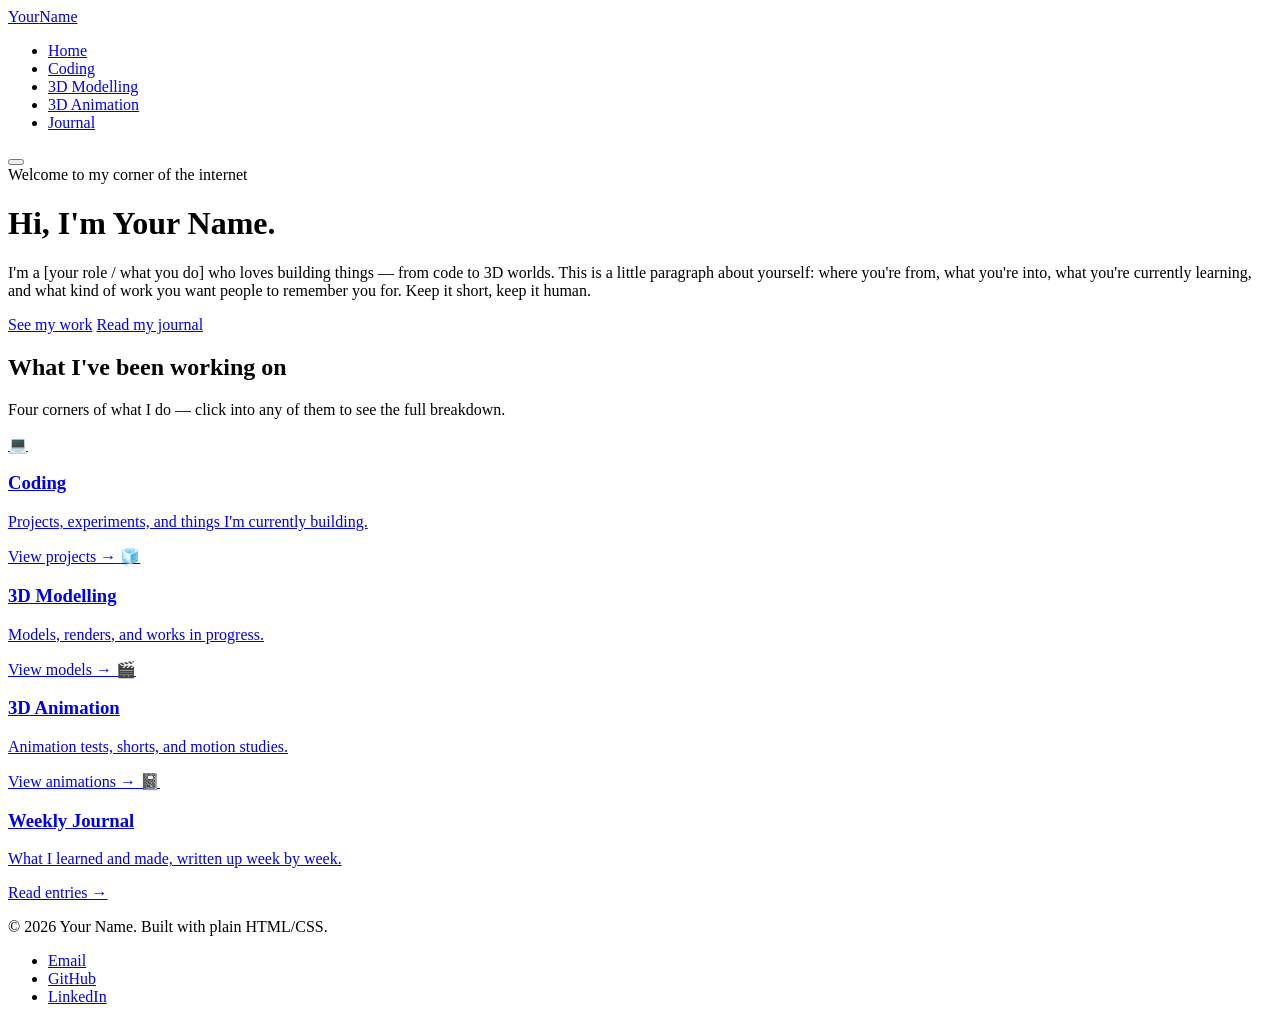
==== index.html @ dc7f7635 "Add files via upload" ====
<!DOCTYPE html>
<html lang="en">
<head>
<meta charset="UTF-8">
<meta name="viewport" content="width=device-width, initial-scale=1.0">
<title>Your Name — Portfolio</title>
<link rel="preconnect" href="https://fonts.googleapis.com">
<link href="https://fonts.googleapis.com/css2?family=Anton&family=Space+Mono:wght@400;700&family=Inter:wght@400;500;600&display=swap" rel="stylesheet">
<link rel="stylesheet" href="css/style.css">
</head>
<body>

<!-- NAV -->
<nav class="site-nav">
  <div class="container">
    <a href="index.html" class="nav-logo">Your<span>Name</span></a>
    <ul class="nav-links">
      <li><a href="index.html">Home</a></li>
      <li><a href="coding.html">Coding</a></li>
      <li><a href="3d-modelling.html">3D Modelling</a></li>
      <li><a href="3d-animation.html">3D Animation</a></li>
      <li><a href="journal.html">Journal</a></li>
    </ul>
    <button class="nav-toggle" aria-label="Toggle menu">
      <span></span><span></span><span></span>
    </button>
  </div>
</nav>

<!-- HERO -->
<header class="hero">
  <div class="container">
    <span class="hero-eyebrow">Welcome to my corner of the internet</span>
    <h1>Hi, I'm <span class="accent">Your Name</span>.</h1>
    <p class="hero-bio">
      I'm a [your role / what you do] who loves building things — from code to
      3D worlds. This is a little paragraph about yourself: where you're from,
      what you're into, what you're currently learning, and what kind of work
      you want people to remember you for. Keep it short, keep it human.
    </p>
    <div class="hero-actions">
      <a href="coding.html" class="btn btn-primary">See my work</a>
      <a href="journal.html" class="btn btn-ghost">Read my journal</a>
    </div>
  </div>
</header>

<!-- SECTION PREVIEWS -->
<section>
  <div class="container">
    <div class="section-heading">
      <h2>What I've been working on</h2>
      <p>Four corners of what I do — click into any of them to see the full breakdown.</p>
    </div>

    <div class="explore-grid">
      <a href="coding.html" class="explore-card">
        <span class="icon">💻</span>
        <h3>Coding</h3>
        <p>Projects, experiments, and things I'm currently building.</p>
        <span class="go">View projects →</span>
      </a>

      <a href="3d-modelling.html" class="explore-card">
        <span class="icon">🧊</span>
        <h3>3D Modelling</h3>
        <p>Models, renders, and works in progress.</p>
        <span class="go">View models →</span>
      </a>

      <a href="3d-animation.html" class="explore-card">
        <span class="icon">🎬</span>
        <h3>3D Animation</h3>
        <p>Animation tests, shorts, and motion studies.</p>
        <span class="go">View animations →</span>
      </a>

      <a href="journal.html" class="explore-card">
        <span class="icon">📓</span>
        <h3>Weekly Journal</h3>
        <p>What I learned and made, written up week by week.</p>
        <span class="go">Read entries →</span>
      </a>
    </div>
  </div>
</section>

<!-- FOOTER -->
<footer class="site-footer">
  <div class="container">
    <p class="footer-note">© 2026 Your Name. Built with plain HTML/CSS.</p>
    <ul class="footer-links">
      <li><a href="mailto:you@example.com">Email</a></li>
      <li><a href="https://github.com/yourusername" target="_blank" rel="noopener">GitHub</a></li>
      <li><a href="#" target="_blank" rel="noopener">LinkedIn</a></li>
    </ul>
  </div>
</footer>

<script src="js/script.js"></script>
</body>
</html>
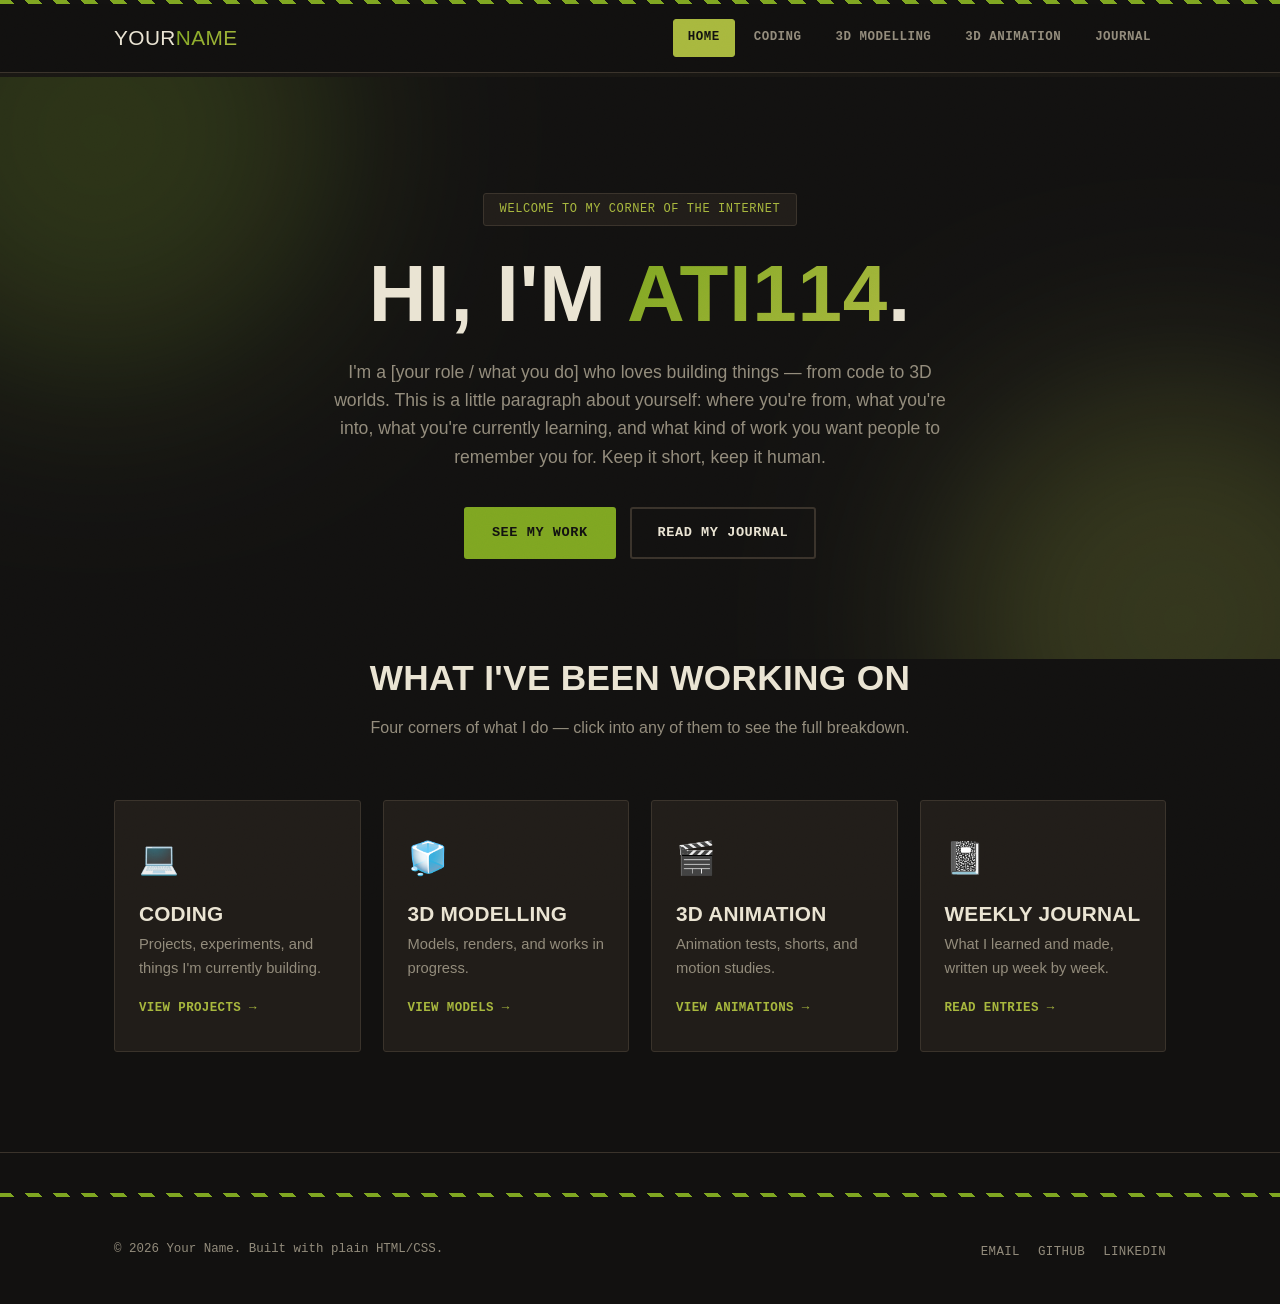
==== commit 08c32ae3: "Update index.html" ====
--- a/index.html
+++ b/index.html
@@ -31,7 +31,7 @@
 <header class="hero">
   <div class="container">
     <span class="hero-eyebrow">Welcome to my corner of the internet</span>
-    <h1>Hi, I'm <span class="accent">Your Name</span>.</h1>
+    <h1>Hi, I'm <span class="accent">Ati114</span>.</h1>
     <p class="hero-bio">
       I'm a [your role / what you do] who loves building things — from code to
       3D worlds. This is a little paragraph about yourself: where you're from,
--- a/css/style.css
+++ b/css/style.css
@@ -0,0 +1,769 @@
+/* ===========================================================
+   PORTFOLIO SITE — SHARED STYLESHEET
+   Gritty / PSX / skate theme.
+   Edit the variables below to change the whole site's look.
+   =========================================================== */
+
+:root {
+  /* --- Colors: dirty asphalt + grip tape + faded sticker ink --- */
+  --bg: #121110;
+  --bg-soft: #191713;
+  --surface: #211d19;
+  --surface-hover: #2a2521;
+  --text: #eae4d3;
+  --text-dim: #938c7c;
+  --border: #3a332b;
+
+  /* Toxic / acid green accent — change these two stops to re-theme everything */
+  --accent-1: #7fa621;   /* acid / grip-tape green */
+  --accent-2: #a8b83e;   /* faded lime, secondary tone */
+
+  --gradient: linear-gradient(135deg, var(--accent-1), var(--accent-2));
+  --stripes: repeating-linear-gradient(45deg, var(--accent-1) 0 10px, var(--bg) 10px 20px);
+
+  /* --- Type --- */
+  --font-display: 'Anton', 'Archivo Black', sans-serif;
+  --font-mono: 'Space Mono', monospace;
+  --font-body: 'Inter', sans-serif;
+
+  --radius: 3px;
+  --max-width: 1100px;
+}
+
+* { box-sizing: border-box; }
+
+html { scroll-behavior: smooth; }
+
+body {
+  margin: 0;
+  background: var(--bg);
+  color: var(--text);
+  font-family: var(--font-body);
+  line-height: 1.6;
+  -webkit-font-smoothing: antialiased;
+  position: relative;
+}
+
+/* film-grain overlay — sits over everything, doesn't block clicks */
+body::after {
+  content: "";
+  position: fixed;
+  inset: 0;
+  z-index: 999;
+  pointer-events: none;
+  opacity: 0.05;
+  mix-blend-mode: overlay;
+  background-image: url("data:image/svg+xml;utf8,<svg xmlns='http://www.w3.org/2000/svg' width='120' height='120'><filter id='n'><feTurbulence type='fractalNoise' baseFrequency='0.9' numOctaves='2' stitchTiles='stitch'/></filter><rect width='100%25' height='100%25' filter='url(%23n)'/></svg>");
+}
+
+img { max-width: 100%; display: block; }
+
+a { color: inherit; text-decoration: none; }
+
+h1, h2, h3, h4 {
+  font-family: var(--font-display);
+  line-height: 1.1;
+  letter-spacing: 0.01em;
+  margin: 0 0 .5em;
+  text-transform: uppercase;
+}
+
+p { margin: 0 0 1em; color: var(--text-dim); }
+
+.container {
+  max-width: var(--max-width);
+  margin: 0 auto;
+  padding: 0 24px;
+}
+
+/* ===========================================================
+   NAV BAR
+   =========================================================== */
+
+.site-nav {
+  position: sticky;
+  top: 0;
+  z-index: 100;
+  background: rgba(18, 17, 16, 0.85);
+  backdrop-filter: blur(6px);
+  -webkit-backdrop-filter: blur(6px);
+  border-bottom: 1px solid var(--border);
+  box-shadow: 0 4px 0 0 var(--bg-soft);
+}
+
+.site-nav::before {
+  content: "";
+  display: block;
+  height: 4px;
+  background: var(--stripes);
+}
+
+.site-nav .container {
+  display: flex;
+  align-items: center;
+  justify-content: space-between;
+  height: 68px;
+}
+
+.nav-logo {
+  font-family: var(--font-display);
+  font-size: 1.3rem;
+  letter-spacing: 0.02em;
+  text-transform: uppercase;
+}
+
+.nav-logo span {
+  background: var(--gradient);
+  -webkit-background-clip: text;
+  background-clip: text;
+  color: transparent;
+}
+
+.nav-links {
+  display: flex;
+  gap: 4px;
+  list-style: none;
+  margin: 0;
+  padding: 0;
+}
+
+.nav-links a {
+  display: inline-block;
+  padding: 8px 14px;
+  border-radius: var(--radius);
+  font-family: var(--font-mono);
+  font-size: 0.78rem;
+  font-weight: 700;
+  text-transform: uppercase;
+  letter-spacing: 0.04em;
+  color: var(--text-dim);
+  border: 1px solid transparent;
+  transition: background .15s ease, color .15s ease, border-color .15s ease;
+}
+
+.nav-links a:hover,
+.nav-links a.active {
+  color: var(--bg);
+  background: var(--accent-2);
+  border-color: var(--accent-2);
+}
+
+.nav-toggle {
+  display: none;
+  flex-direction: column;
+  gap: 4px;
+  background: none;
+  border: none;
+  cursor: pointer;
+  padding: 8px;
+}
+
+.nav-toggle span {
+  width: 22px;
+  height: 2px;
+  background: var(--text);
+  border-radius: 2px;
+}
+
+@media (max-width: 720px) {
+  .nav-toggle { display: flex; }
+
+  .nav-links {
+    position: absolute;
+    top: 68px;
+    left: 0;
+    right: 0;
+    flex-direction: column;
+    background: var(--bg-soft);
+    border-bottom: 1px solid var(--border);
+    padding: 12px;
+    display: none;
+  }
+
+  .nav-links.open { display: flex; }
+
+  .nav-links a { display: block; }
+}
+
+/* ===========================================================
+   HERO (home page)
+   =========================================================== */
+
+.hero {
+  position: relative;
+  overflow: hidden;
+  padding: 120px 0 100px;
+  text-align: center;
+}
+
+.hero::before,
+.hero::after {
+  content: "";
+  position: absolute;
+  width: 480px;
+  height: 480px;
+  border-radius: 50%;
+  filter: blur(90px);
+  opacity: 0.22;
+  z-index: 0;
+  mix-blend-mode: screen;
+}
+
+.hero::before {
+  background: var(--accent-1);
+  top: -180px;
+  left: -140px;
+}
+
+.hero::after {
+  background: var(--accent-2);
+  bottom: -200px;
+  right: -140px;
+}
+
+.hero .container {
+  position: relative;
+  z-index: 1;
+}
+
+.hero-eyebrow {
+  display: inline-block;
+  padding: 6px 16px;
+  border-radius: var(--radius);
+  background: var(--surface);
+  border: 1px solid var(--border);
+  font-family: var(--font-mono);
+  font-size: 0.75rem;
+  color: var(--accent-2);
+  margin-bottom: 24px;
+  letter-spacing: 0.05em;
+  text-transform: uppercase;
+}
+
+.hero h1 {
+  font-size: clamp(2.8rem, 7vw, 5rem);
+  letter-spacing: 0.01em;
+  margin-bottom: 20px;
+}
+
+.hero h1 .accent {
+  background: var(--gradient);
+  -webkit-background-clip: text;
+  background-clip: text;
+  color: transparent;
+}
+
+.hero-bio {
+  max-width: 620px;
+  margin: 0 auto 36px;
+  font-size: 1.1rem;
+  color: var(--text-dim);
+}
+
+.hero-actions {
+  display: flex;
+  justify-content: center;
+  gap: 14px;
+  flex-wrap: wrap;
+}
+
+/* ===========================================================
+   BUTTONS
+   =========================================================== */
+
+.btn {
+  display: inline-flex;
+  align-items: center;
+  gap: 8px;
+  padding: 13px 26px;
+  border-radius: var(--radius);
+  font-family: var(--font-mono);
+  font-weight: 700;
+  font-size: 0.85rem;
+  text-transform: uppercase;
+  letter-spacing: 0.04em;
+  border: 2px solid var(--text);
+  cursor: pointer;
+  transition: transform .15s ease, box-shadow .15s ease;
+}
+
+.btn:hover {
+  transform: translate(-3px, -3px);
+  box-shadow: 4px 4px 0 0 var(--text);
+}
+
+.btn-primary {
+  background: var(--accent-1);
+  border-color: var(--accent-1);
+  color: var(--bg);
+}
+
+.btn-primary:hover { box-shadow: 4px 4px 0 0 var(--accent-2); }
+
+.btn-ghost {
+  background: transparent;
+  border-color: var(--border);
+  color: var(--text);
+}
+
+.btn-ghost:hover { background: var(--surface); }
+
+/* ===========================================================
+   SECTION GRID (home page previews)
+   =========================================================== */
+
+.section-heading {
+  text-align: center;
+  padding: 0 0 20px;
+}
+
+.section-heading h2 {
+  font-size: clamp(1.6rem, 3vw, 2.2rem);
+}
+
+.section-heading p {
+  max-width: 560px;
+  margin: 0 auto;
+}
+
+.explore-grid {
+  display: grid;
+  grid-template-columns: repeat(auto-fit, minmax(230px, 1fr));
+  gap: 22px;
+  padding: 40px 0 100px;
+}
+
+.explore-card {
+  position: relative;
+  padding: 32px 24px;
+  border-radius: var(--radius);
+  background: var(--surface);
+  border: 1px solid var(--border);
+  overflow: hidden;
+  transition: transform .15s ease, border-color .15s ease, box-shadow .15s ease;
+}
+
+.explore-card:hover {
+  transform: translate(-4px, -4px);
+  border-color: var(--accent-1);
+  box-shadow: 5px 5px 0 0 var(--accent-1);
+}
+
+.explore-card .icon {
+  font-size: 2rem;
+  margin-bottom: 18px;
+  display: inline-block;
+}
+
+.explore-card h3 {
+  font-size: 1.3rem;
+  margin-bottom: 8px;
+}
+
+.explore-card p {
+  font-size: 0.92rem;
+  margin-bottom: 0;
+}
+
+.explore-card .go {
+  margin-top: 18px;
+  display: inline-block;
+  font-family: var(--font-mono);
+  font-size: 0.78rem;
+  font-weight: 700;
+  text-transform: uppercase;
+  letter-spacing: 0.03em;
+  color: var(--accent-2);
+}
+
+/* ===========================================================
+   PAGE HEADER (section pages)
+   =========================================================== */
+
+.page-header {
+  padding: 80px 0 50px;
+  border-bottom: 1px solid var(--border);
+  position: relative;
+  overflow: hidden;
+}
+
+.page-header::before {
+  content: "";
+  position: absolute;
+  top: -120px;
+  right: -100px;
+  width: 360px;
+  height: 360px;
+  border-radius: 50%;
+  background: var(--gradient);
+  opacity: 0.16;
+  filter: blur(90px);
+  mix-blend-mode: screen;
+}
+
+.page-header .container { position: relative; z-index: 1; }
+
+.page-header .tag {
+  display: inline-block;
+  padding: 5px 14px;
+  border-radius: var(--radius);
+  background: var(--surface);
+  border: 1px solid var(--accent-1);
+  font-family: var(--font-mono);
+  font-size: 0.75rem;
+  color: var(--accent-1);
+  text-transform: uppercase;
+  letter-spacing: 0.05em;
+  margin-bottom: 16px;
+}
+
+.page-header h1 {
+  font-size: clamp(2.2rem, 5vw, 3.2rem);
+}
+
+.page-header p {
+  max-width: 600px;
+  font-size: 1.05rem;
+}
+
+/* ===========================================================
+   PROJECT GRID (coding / 3D / animation pages)
+   =========================================================== */
+
+.project-grid {
+  display: grid;
+  grid-template-columns: repeat(auto-fit, minmax(280px, 1fr));
+  gap: 26px;
+  padding: 56px 0 100px;
+}
+
+.project-card {
+  background: var(--surface);
+  border: 1px solid var(--border);
+  border-radius: var(--radius);
+  overflow: hidden;
+  display: flex;
+  flex-direction: column;
+  transition: transform .15s ease, border-color .15s ease, box-shadow .15s ease;
+}
+
+.project-card:hover {
+  transform: translate(-4px, -4px);
+  border-color: var(--accent-1);
+  box-shadow: 5px 5px 0 0 var(--accent-1);
+}
+
+.project-thumb {
+  height: 170px;
+  background: var(--gradient);
+  display: flex;
+  align-items: center;
+  justify-content: center;
+  font-size: 2.6rem;
+  filter: saturate(0.8) contrast(1.1);
+  opacity: 0.9;
+}
+
+.project-body {
+  padding: 22px 22px 26px;
+  flex: 1;
+  display: flex;
+  flex-direction: column;
+}
+
+.project-body h3 {
+  font-size: 1.15rem;
+  margin-bottom: 8px;
+}
+
+.project-body p {
+  font-size: 0.92rem;
+  flex: 1;
+}
+
+.tag-row {
+  display: flex;
+  flex-wrap: wrap;
+  gap: 6px;
+  margin-bottom: 16px;
+}
+
+.tag-chip {
+  font-family: var(--font-mono);
+  font-size: 0.7rem;
+  padding: 4px 10px;
+  border-radius: var(--radius);
+  background: var(--bg-soft);
+  border: 1px solid var(--border);
+  color: var(--text-dim);
+  text-transform: uppercase;
+}
+
+.project-link {
+  font-family: var(--font-mono);
+  font-size: 0.8rem;
+  font-weight: 700;
+  text-transform: uppercase;
+  letter-spacing: 0.03em;
+  color: var(--accent-2);
+}
+
+/* ===========================================================
+   JOURNAL PAGE
+   =========================================================== */
+
+.journal-list {
+  padding: 56px 0 100px;
+  display: flex;
+  flex-direction: column;
+  gap: 20px;
+}
+
+.journal-entry {
+  background: var(--surface);
+  border: 1px solid var(--border);
+  border-left: 3px solid var(--accent-1);
+  border-radius: var(--radius);
+  padding: 28px 30px;
+  transition: border-color .15s ease, transform .15s ease, box-shadow .15s ease;
+}
+
+.journal-entry:hover {
+  border-color: var(--accent-2);
+  border-left-color: var(--accent-2);
+  transform: translate(-3px, -3px);
+  box-shadow: 4px 4px 0 0 var(--accent-2);
+}
+
+.journal-date {
+  display: inline-block;
+  font-family: var(--font-mono);
+  font-size: 0.75rem;
+  font-weight: 700;
+  letter-spacing: 0.04em;
+  text-transform: uppercase;
+  color: var(--accent-1);
+  margin-bottom: 10px;
+}
+
+.journal-entry h3 {
+  font-size: 1.25rem;
+  margin-bottom: 10px;
+}
+
+.journal-entry p:last-child { margin-bottom: 0; }
+
+/* ===========================================================
+   FOOTER
+   =========================================================== */
+
+.site-footer {
+  border-top: 1px solid var(--border);
+  padding: 40px 0 0;
+}
+
+.site-footer::before {
+  content: "";
+  display: block;
+  height: 4px;
+  margin-bottom: 40px;
+  background: var(--stripes);
+}
+
+.site-footer .container { padding-bottom: 40px; }
+
+.site-footer .container {
+  display: flex;
+  align-items: center;
+  justify-content: space-between;
+  flex-wrap: wrap;
+  gap: 16px;
+}
+
+.footer-links {
+  display: flex;
+  gap: 18px;
+  list-style: none;
+  margin: 0;
+  padding: 0;
+}
+
+.footer-links a {
+  font-family: var(--font-mono);
+  color: var(--text-dim);
+  font-size: 0.78rem;
+  text-transform: uppercase;
+  letter-spacing: 0.03em;
+  transition: color .2s ease;
+}
+
+.footer-links a:hover { color: var(--accent-2); }
+
+.footer-note {
+  font-family: var(--font-mono);
+  font-size: 0.78rem;
+  color: var(--text-dim);
+  margin: 0;
+}
+
+/* ===========================================================
+   PROJECT DETAIL PAGES
+   (the page that opens when you click a project card)
+   =========================================================== */
+
+/* small "← Back to Coding" link at the very top */
+.back-link {
+  display: inline-flex;
+  align-items: center;
+  gap: 6px;
+  font-family: var(--font-mono);
+  font-size: 0.8rem;
+  text-transform: uppercase;
+  letter-spacing: 0.03em;
+  color: var(--text-dim);
+  margin-bottom: 20px;
+  transition: color .15s ease;
+}
+
+.back-link:hover { color: var(--accent-1); }
+
+/* title block at the top of a project page — reuses .page-header styles
+   but tightens the bottom padding since a media frame follows right after */
+.detail-header { padding-bottom: 36px; }
+
+.detail-header .meta-row {
+  display: flex;
+  gap: 8px;
+  flex-wrap: wrap;
+  margin-top: 4px;
+}
+
+/* the big image/video frame right under the title */
+.media-frame {
+  max-width: var(--max-width);
+  margin: 0 auto;
+  padding: 0 24px 50px;
+}
+
+.media-frame video,
+.media-frame img {
+  width: 100%;
+  border-radius: var(--radius);
+  border: 2px solid var(--border);
+  background: var(--bg-soft);
+}
+
+.media-frame figcaption {
+  margin-top: 10px;
+  font-family: var(--font-mono);
+  font-size: 0.78rem;
+  color: var(--text-dim);
+  text-transform: uppercase;
+  letter-spacing: 0.03em;
+}
+
+/* the intro paragraph right below the media */
+.detail-overview {
+  max-width: 720px;
+  padding: 0 24px 20px;
+  margin: 0 auto;
+}
+
+.detail-overview p { font-size: 1.05rem; }
+
+/* one explanation section: a small label, a heading, media on one side,
+   text on the other. Used for coding steps, animation screenshots, and
+   modelling stages — just swap what goes in .step-media. */
+.step-block {
+  display: grid;
+  grid-template-columns: 1fr 1fr;
+  gap: 36px;
+  align-items: center;
+  padding: 44px 0;
+  border-top: 1px solid var(--border);
+}
+
+.step-block:last-child { padding-bottom: 0; }
+
+.step-block.reverse .step-media { order: 2; }
+.step-block.reverse .step-text { order: 1; }
+
+/* full-width variant — used for coding steps where a code block needs
+   the whole row instead of sitting next to an image */
+.step-block.full { grid-template-columns: 1fr; }
+
+.step-tag {
+  display: inline-block;
+  font-family: var(--font-mono);
+  font-size: 0.75rem;
+  font-weight: 700;
+  text-transform: uppercase;
+  letter-spacing: 0.05em;
+  color: var(--accent-1);
+  margin-bottom: 10px;
+}
+
+.step-text h3 {
+  font-size: 1.4rem;
+  margin-bottom: 12px;
+}
+
+.step-text p:last-child { margin-bottom: 0; }
+
+.step-media img,
+.step-media video {
+  width: 100%;
+  border-radius: var(--radius);
+  border: 1px solid var(--border);
+}
+
+/* code block used inside coding step-text sections */
+.code-block {
+  background: var(--bg-soft);
+  border: 1px solid var(--border);
+  border-left: 3px solid var(--accent-1);
+  border-radius: var(--radius);
+  padding: 18px 20px;
+  overflow-x: auto;
+  margin-bottom: 16px;
+}
+
+.code-block code {
+  font-family: var(--font-mono);
+  font-size: 0.82rem;
+  line-height: 1.6;
+  color: var(--text);
+  white-space: pre;
+}
+
+@media (max-width: 780px) {
+  .step-block {
+    grid-template-columns: 1fr;
+    gap: 18px;
+  }
+  .step-block.reverse .step-media,
+  .step-block.reverse .step-text { order: initial; }
+}
+
+/* grid of small sketch/reference thumbnails — click one to open full-size */
+.sketch-gallery {
+  display: grid;
+  grid-template-columns: repeat(auto-fill, minmax(140px, 1fr));
+  gap: 12px;
+  margin: 20px 0;
+}
+
+.sketch-gallery a {
+  display: block;
+  border: 1px solid var(--border);
+  border-radius: var(--radius);
+  overflow: hidden;
+  transition: border-color .15s ease, transform .15s ease;
+}
+
+.sketch-gallery a:hover {
+  border-color: var(--accent-1);
+  transform: translate(-2px, -2px);
+}
+
+.sketch-gallery img { aspect-ratio: 1 / 1; object-fit: cover; }
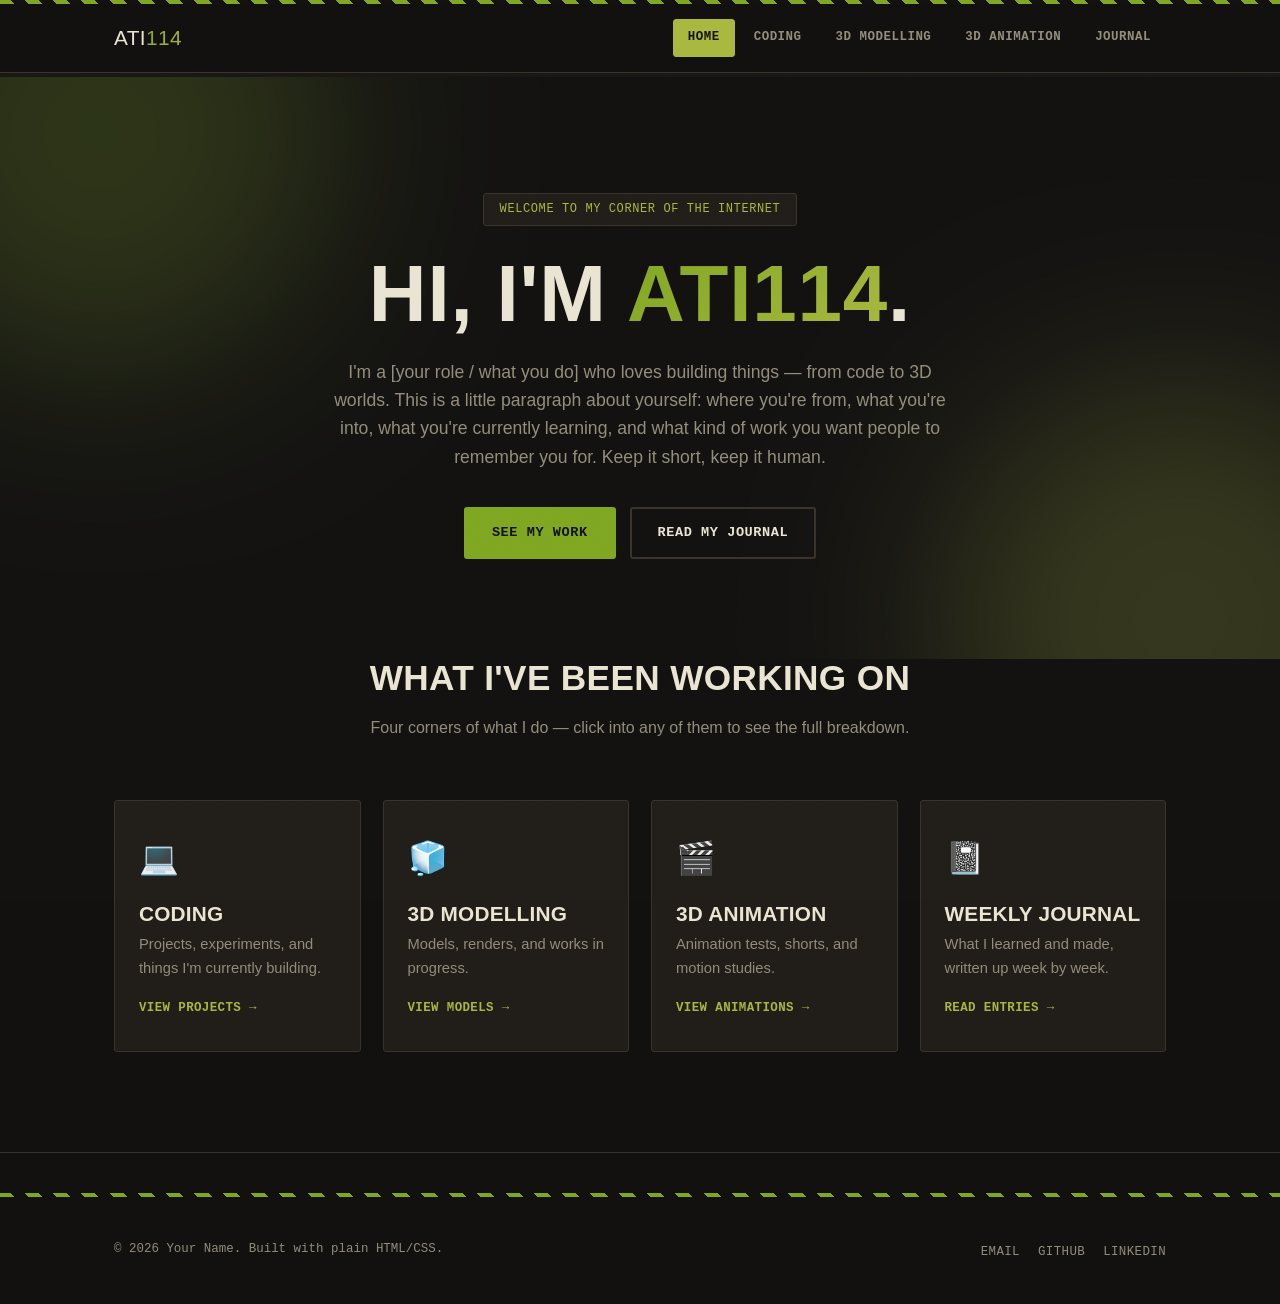
==== commit 795ac6fe: "Update navigation logo text" ====
--- a/index.html
+++ b/index.html
@@ -13,7 +13,7 @@
 <!-- NAV -->
 <nav class="site-nav">
   <div class="container">
-    <a href="index.html" class="nav-logo">Your<span>Name</span></a>
+    <a href="index.html" class="nav-logo">Ati<span>114</span></a>
     <ul class="nav-links">
       <li><a href="index.html">Home</a></li>
       <li><a href="coding.html">Coding</a></li>
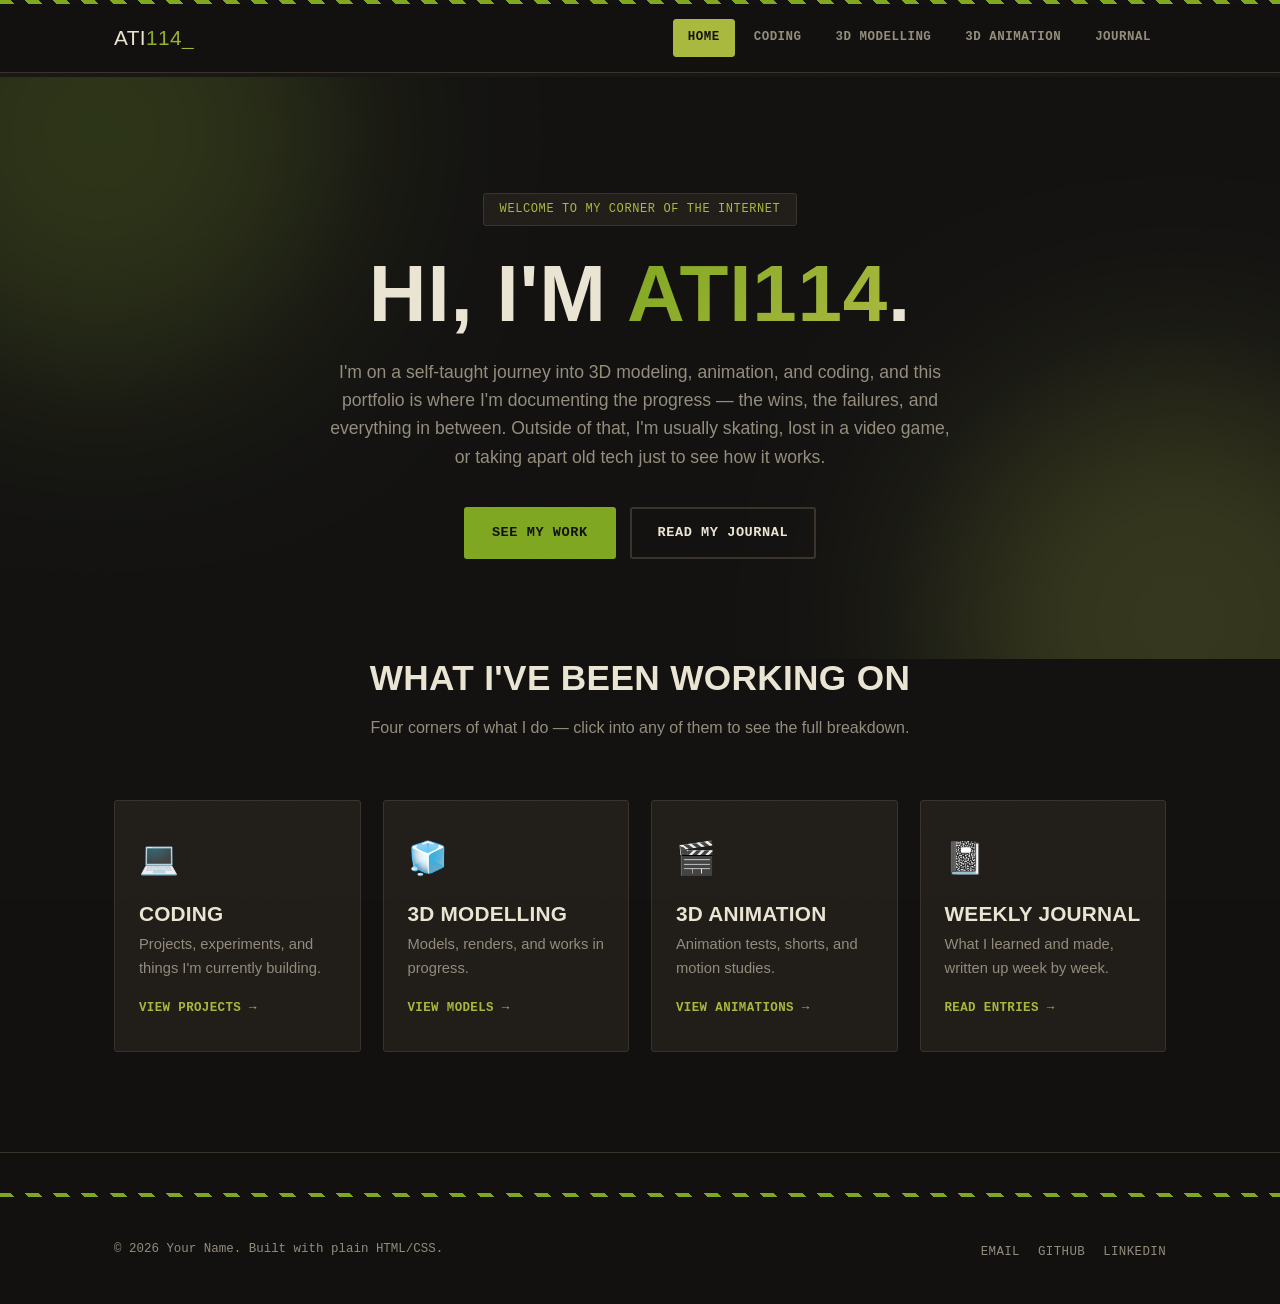
==== commit dae7e48c: "Update index.html" ====
--- a/index.html
+++ b/index.html
@@ -13,7 +13,7 @@
 <!-- NAV -->
 <nav class="site-nav">
   <div class="container">
-    <a href="index.html" class="nav-logo">Ati<span>114</span></a>
+    <a href="index.html" class="nav-logo">Ati<span>114_</span></a>
     <ul class="nav-links">
       <li><a href="index.html">Home</a></li>
       <li><a href="coding.html">Coding</a></li>
@@ -33,10 +33,11 @@
     <span class="hero-eyebrow">Welcome to my corner of the internet</span>
     <h1>Hi, I'm <span class="accent">Ati114</span>.</h1>
     <p class="hero-bio">
-      I'm a [your role / what you do] who loves building things — from code to
-      3D worlds. This is a little paragraph about yourself: where you're from,
-      what you're into, what you're currently learning, and what kind of work
-      you want people to remember you for. Keep it short, keep it human.
+      I'm on a self-taught journey into 3D modeling, animation, and coding, and
+      this portfolio is where I'm documenting the progress — the wins, the failures,
+      and everything in between. Outside of that, I'm usually skating, lost in a 
+      video game, or taking apart old tech just to see how it works.
+
     </p>
     <div class="hero-actions">
       <a href="coding.html" class="btn btn-primary">See my work</a>
